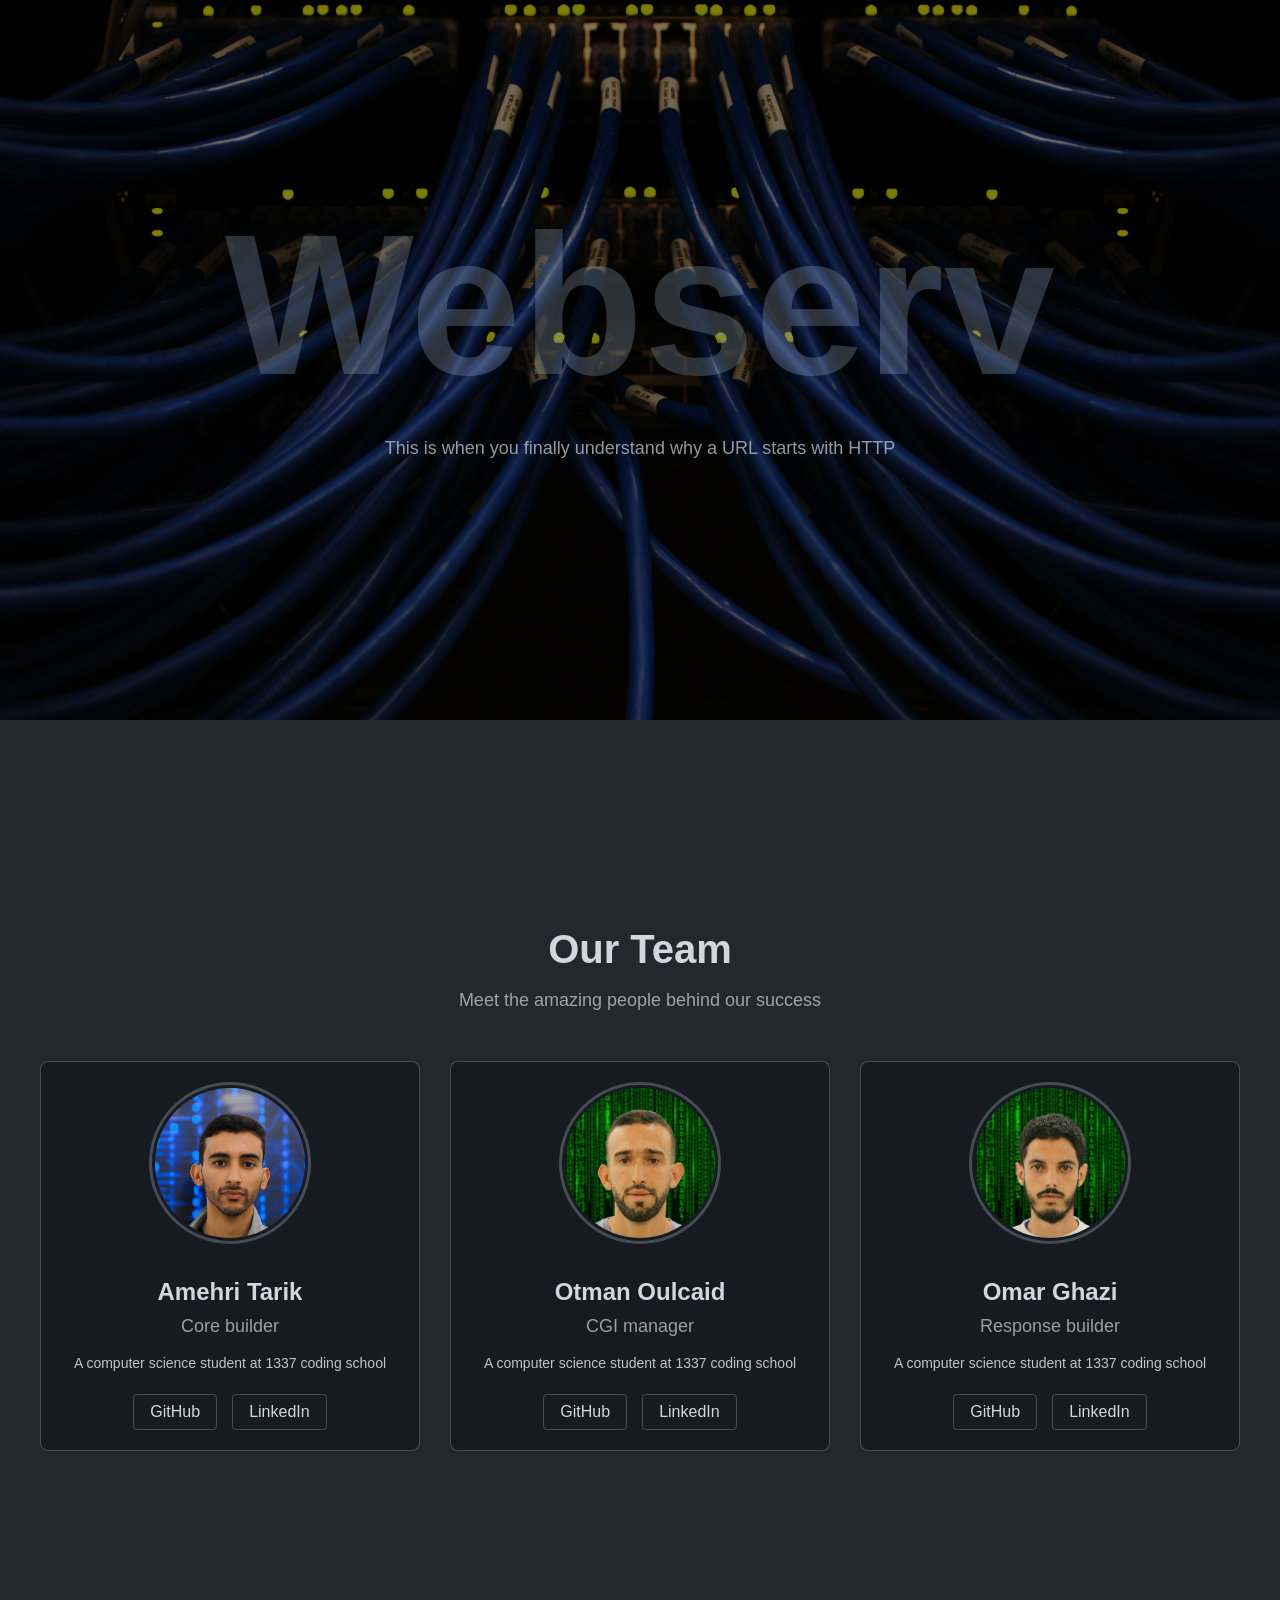
==== Content/index.html @ fefebdbf "test files" ====
<!DOCTYPE html>
<html lang="en">
<head>
    <meta charset="UTF-8">
    <meta name="viewport" content="width=device-width, initial-scale=1.0">
    <title>Our Team</title>
    <link rel="stylesheet" href="style/index.css">
</head>
<body style="background-color: rgb(35, 40, 47);">
    <div class="title">
        <h1 style="font-size: 200px; margin-bottom: 10px; margin-top: 10px;">Webserv</h1>
        <p style="font-size: 18px; color: rgba(210, 215, 223, 0.7);">This is when you finally understand why a URL starts with HTTP</p>
    </div>
    <div class="container">
        <div class="header">
            <h1 style="font-size: 40px; margin-bottom: 10px;">Our Team</h1>
            <p style="font-size: 18px; color: rgba(210, 215, 223, 0.7);">Meet the amazing people behind our success</p>
        </div>

        <div class="team-grid">
            <div class="team-member">
                <img src="assets/tamehri.jpg" alt="Team Member 1" class="member-image">
                <h2 class="member-name">Amehri Tarik</h2>
                <div class="member-role">Core builder</div>
                <p class="member-bio">A computer science student at 1337 coding school</p>
                <div class="social-links">
                    <a href="#" class="social-link">GitHub</a>
                    <a href="#" class="social-link">LinkedIn</a>
                </div>
            </div>

            <div class="team-member">
                <img src="assets/ooulcaid.jpg" alt="Team Member 2" class="member-image">
                <h2 class="member-name">Otman Oulcaid</h2>
                <div class="member-role">CGI manager</div>
                <p class="member-bio">A computer science student at 1337 coding school</p>
                <div class="social-links">
                    <a href="#" class="social-link">GitHub</a>
                    <a href="#" class="social-link">LinkedIn</a>
                </div>
            </div>

            <div class="team-member">
                <img src="assets/omghazi.jpg" alt="Team Member 3" class="member-image">
                <h2 class="member-name">Omar Ghazi</h2>
                <div class="member-role">Response builder</div>
                <p class="member-bio">A computer science student at 1337 coding school</p>
                <div class="social-links">
                    <a href="#" class="social-link">GitHub</a>
                    <a href="#" class="social-link">LinkedIn</a>
                </div>
            </div>
        </div>
    </div>
</body>
</html>
---- Content/style/index.css ----
body {
    margin: 0;
    padding: 0;
    font-family: sans-serif;
}

.container {
    max-width: 1200px;
    margin: 80px auto;
    padding: 100px 20px 400px 20px;
}

.title {
    font-size: 40px;
    text-align: center;
    color: rgba(177, 195, 225, 0.25);
    padding-top: 180px;
    height: 60vh;
    background-image: url('../assets/ethernets.jpg');
    background-size: cover;
    background-repeat: no-repeat;
    background-position: center;
    background-color: rgba(0, 0, 0, 0.5);
    background-blend-mode: overlay;
}

.header {
    text-align: center;
    color: rgb(210, 215, 223);
    margin-bottom: 50px;
}

.team-grid {
    display: grid;
    grid-template-columns: repeat(auto-fit, minmax(300px, 1fr));
    gap: 30px;
    margin-top: 40px;
}

.team-member {
    background-color: rgb(22, 27, 34);
    border: 1px solid rgba(210, 215, 223, 0.26);
    border-radius: 8px;
    padding: 20px;
    text-align: center;
    transition: transform 0.3s ease, box-shadow 0.3s ease;
}

.team-member:hover {
    transform: translateY(-5px);
    box-shadow: 0 5px 15px rgba(0, 0, 0, 0.3);
}

.member-image {
    width: 150px;
    height: 150px;
    border-radius: 50%;
    margin: 0 auto 20px;
    border: 3px solid rgba(210, 215, 223, 0.26);
    padding: 3px;
}

.member-name {
    color: rgb(210, 215, 223);
    font-size: 24px;
    margin: 10px 0;
}

.member-role {
    color: rgba(210, 215, 223, 0.7);
    font-size: 18px;
    margin-bottom: 15px;
}

.member-bio {
    color: rgba(210, 215, 223, 0.9);
    font-size: 14px;
    line-height: 1.6;
    margin-bottom: 20px;
}

.social-links {
    display: flex;
    justify-content: center;
    gap: 15px;
    margin-top: 20px;
}

.social-link {
    color: rgb(210, 215, 223);
    text-decoration: none;
    padding: 8px 16px;
    border: 1px solid rgba(210, 215, 223, 0.26);
    border-radius: 4px;
    transition: all 0.3s ease;
}

.social-link:hover {
    background-color: rgba(210, 215, 223, 0.1);
    transform: translateY(-2px);
}

@media (max-width: 768px) {
    .team-grid {
        grid-template-columns: 1fr;
    }
}
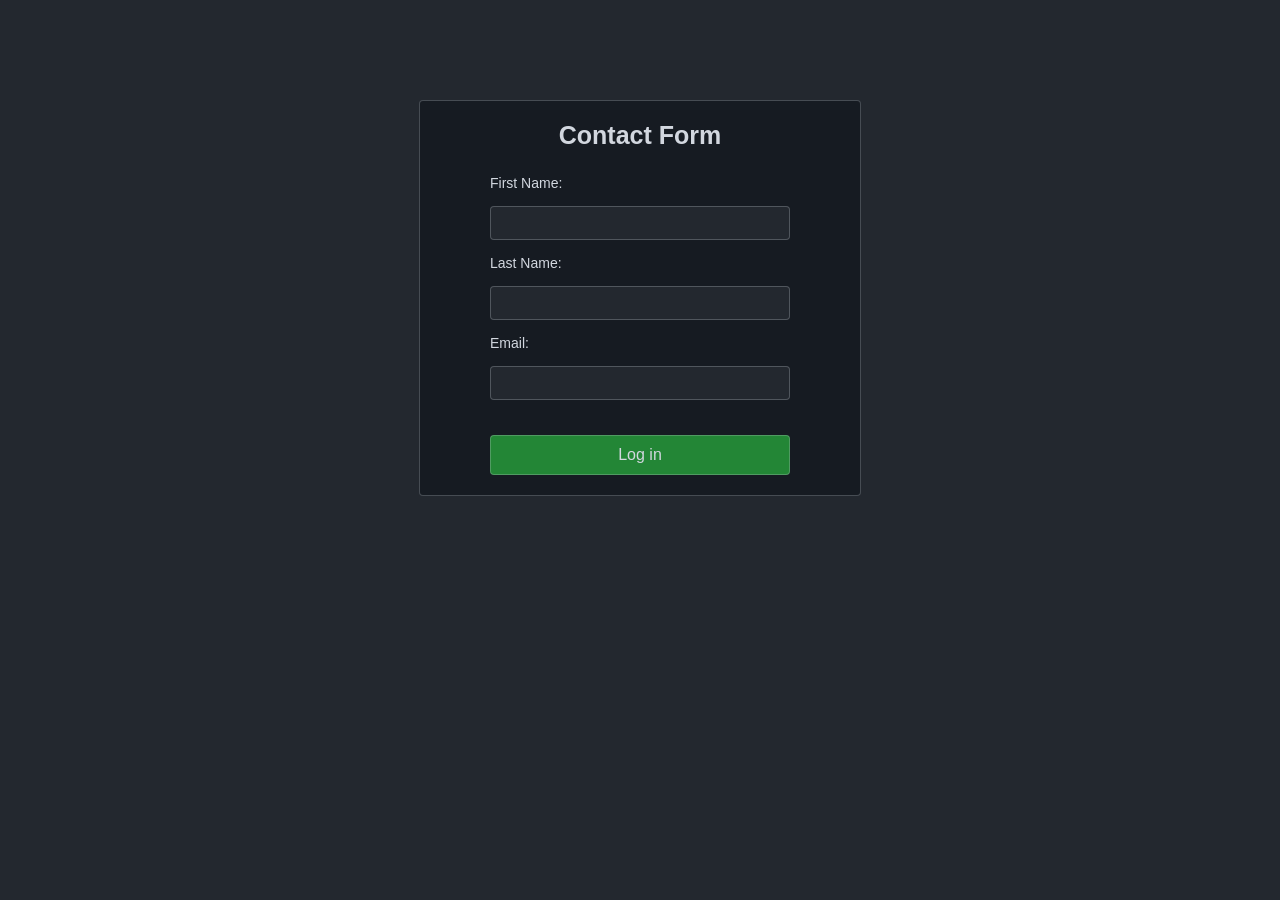
==== commit ef257f25: "updated out showcase website" ====
--- a/Content/index.html
+++ b/Content/index.html
@@ -3,54 +3,103 @@
 <head>
     <meta charset="UTF-8">
     <meta name="viewport" content="width=device-width, initial-scale=1.0">
-    <title>Our Team</title>
-    <link rel="stylesheet" href="style/index.css">
+    <title>Contact Form</title>
+    <style>
+        .submit-btn {
+            border: 1px solid rgba(210, 215, 223, 0.26);
+            border-radius: 4px;
+            color: rgb(210, 215, 223);
+            cursor: pointer;
+            margin-top: 20px;
+            font-size: 16px;
+            font-family: sans-serif;
+            transition: all 0.3s ease;
+            width: 300px;
+            padding: 10px 30px;
+            background-color: #238636;
+            cursor: pointer;
+        }
+
+        .submit-btn:hover {
+            background-color: #2ea043;
+            transform: translateY(-2px);
+            box-shadow: 0 4px 8px rgba(0, 0, 0, 0.2);
+        }
+
+        .submit-btn:active {
+            transform: translateY(0);
+            box-shadow: none;
+        }
+
+        .text-input {
+            width: 300px;
+            padding: 8px 16px;
+            background-color: rgb(35, 40, 47);
+            border: 1px solid rgba(210, 215, 223, 0.26);
+            border-radius: 4px;
+            color: rgb(210, 215, 223);
+            font-family: sans-serif;
+            font-size: 14px;
+            transition: all 0.3s ease;
+            box-sizing: border-box;
+        }
+
+        .text-input:focus {
+            outline: none;
+            border-color: rgb(210, 215, 223);
+            box-shadow: 0 0 5px rgba(210, 215, 223, 0.3);
+        }
+
+        .text-input::placeholder {
+            color: rgba(210, 215, 223, 0.5);
+        }
+
+        .form-label {
+            color: rgb(210, 215, 223);
+            font-family: sans-serif;
+            align-self: flex-start;
+            margin-left: 50px;
+            font-size: 14px;
+        }
+
+        .textarea-input {
+            width: 300px;
+            height: 100px;
+            padding: 8px 16px;
+            background-color: rgb(35, 40, 47);
+            border: 1px solid rgba(210, 215, 223, 0.26);
+            border-radius: 4px;
+            color: rgb(210, 215, 223);
+            font-family: sans-serif;
+            font-size: 14px;
+            transition: all 0.3s ease;
+            box-sizing: border-box;
+            resize: vertical;
+        }
+
+        .textarea-input:focus {
+            outline: none;
+            border-color: rgb(210, 215, 223);
+            box-shadow: 0 0 5px rgba(210, 215, 223, 0.3);
+        }
+    </style>
 </head>
 <body style="background-color: rgb(35, 40, 47);">
-    <div class="title">
-        <h1 style="font-size: 200px; margin-bottom: 10px; margin-top: 10px;">Webserv</h1>
-        <p style="font-size: 18px; color: rgba(210, 215, 223, 0.7);">This is when you finally understand why a URL starts with HTTP</p>
-    </div>
-    <div class="container">
-        <div class="header">
-            <h1 style="font-size: 40px; margin-bottom: 10px;">Our Team</h1>
-            <p style="font-size: 18px; color: rgba(210, 215, 223, 0.7);">Meet the amazing people behind our success</p>
-        </div>
-
-        <div class="team-grid">
-            <div class="team-member">
-                <img src="assets/tamehri.jpg" alt="Team Member 1" class="member-image">
-                <h2 class="member-name">Amehri Tarik</h2>
-                <div class="member-role">Core builder</div>
-                <p class="member-bio">A computer science student at 1337 coding school</p>
-                <div class="social-links">
-                    <a href="#" class="social-link">GitHub</a>
-                    <a href="#" class="social-link">LinkedIn</a>
-                </div>
-            </div>
-
-            <div class="team-member">
-                <img src="assets/ooulcaid.jpg" alt="Team Member 2" class="member-image">
-                <h2 class="member-name">Otman Oulcaid</h2>
-                <div class="member-role">CGI manager</div>
-                <p class="member-bio">A computer science student at 1337 coding school</p>
-                <div class="social-links">
-                    <a href="#" class="social-link">GitHub</a>
-                    <a href="#" class="social-link">LinkedIn</a>
-                </div>
-            </div>
-
-            <div class="team-member">
-                <img src="assets/omghazi.jpg" alt="Team Member 3" class="member-image">
-                <h2 class="member-name">Omar Ghazi</h2>
-                <div class="member-role">Response builder</div>
-                <p class="member-bio">A computer science student at 1337 coding school</p>
-                <div class="social-links">
-                    <a href="#" class="social-link">GitHub</a>
-                    <a href="#" class="social-link">LinkedIn</a>
-                </div>
-            </div>
-        </div>
+    <div style="border: 1px solid rgba(210, 215, 223, 0.26); border-radius: 4px; margin: 100px auto; background-color: rgb(22, 27, 34); padding: 20px; max-width: 400px;">
+        <h2 style="font-size: 25px; font-family: sans-serif; text-align: center; padding: 0px 0px 25px 0px; margin: 0px; color: rgb(210, 215, 223);">Contact Form</h2>
+        
+        <form action="index.html" method="post" enctype="auth" style="display: flex; flex-direction: column; align-items: center; gap: 15px;">
+            <label for="firstName" class="form-label">First Name:</label>
+            <input type="text" id="firstName" name="firstName" class="text-input" required>
+            
+            <label for="lastName" class="form-label">Last Name:</label>
+            <input type="text" id="lastName" name="lastName" class="text-input" required>
+            
+            <label for="email" class="form-label">Email:</label>
+            <input type="email" id="email" name="email" class="text-input" required>
+            
+            <button type="submit" class="submit-btn">Log in</button>
+        </form>
     </div>
 </body>
 </html>
